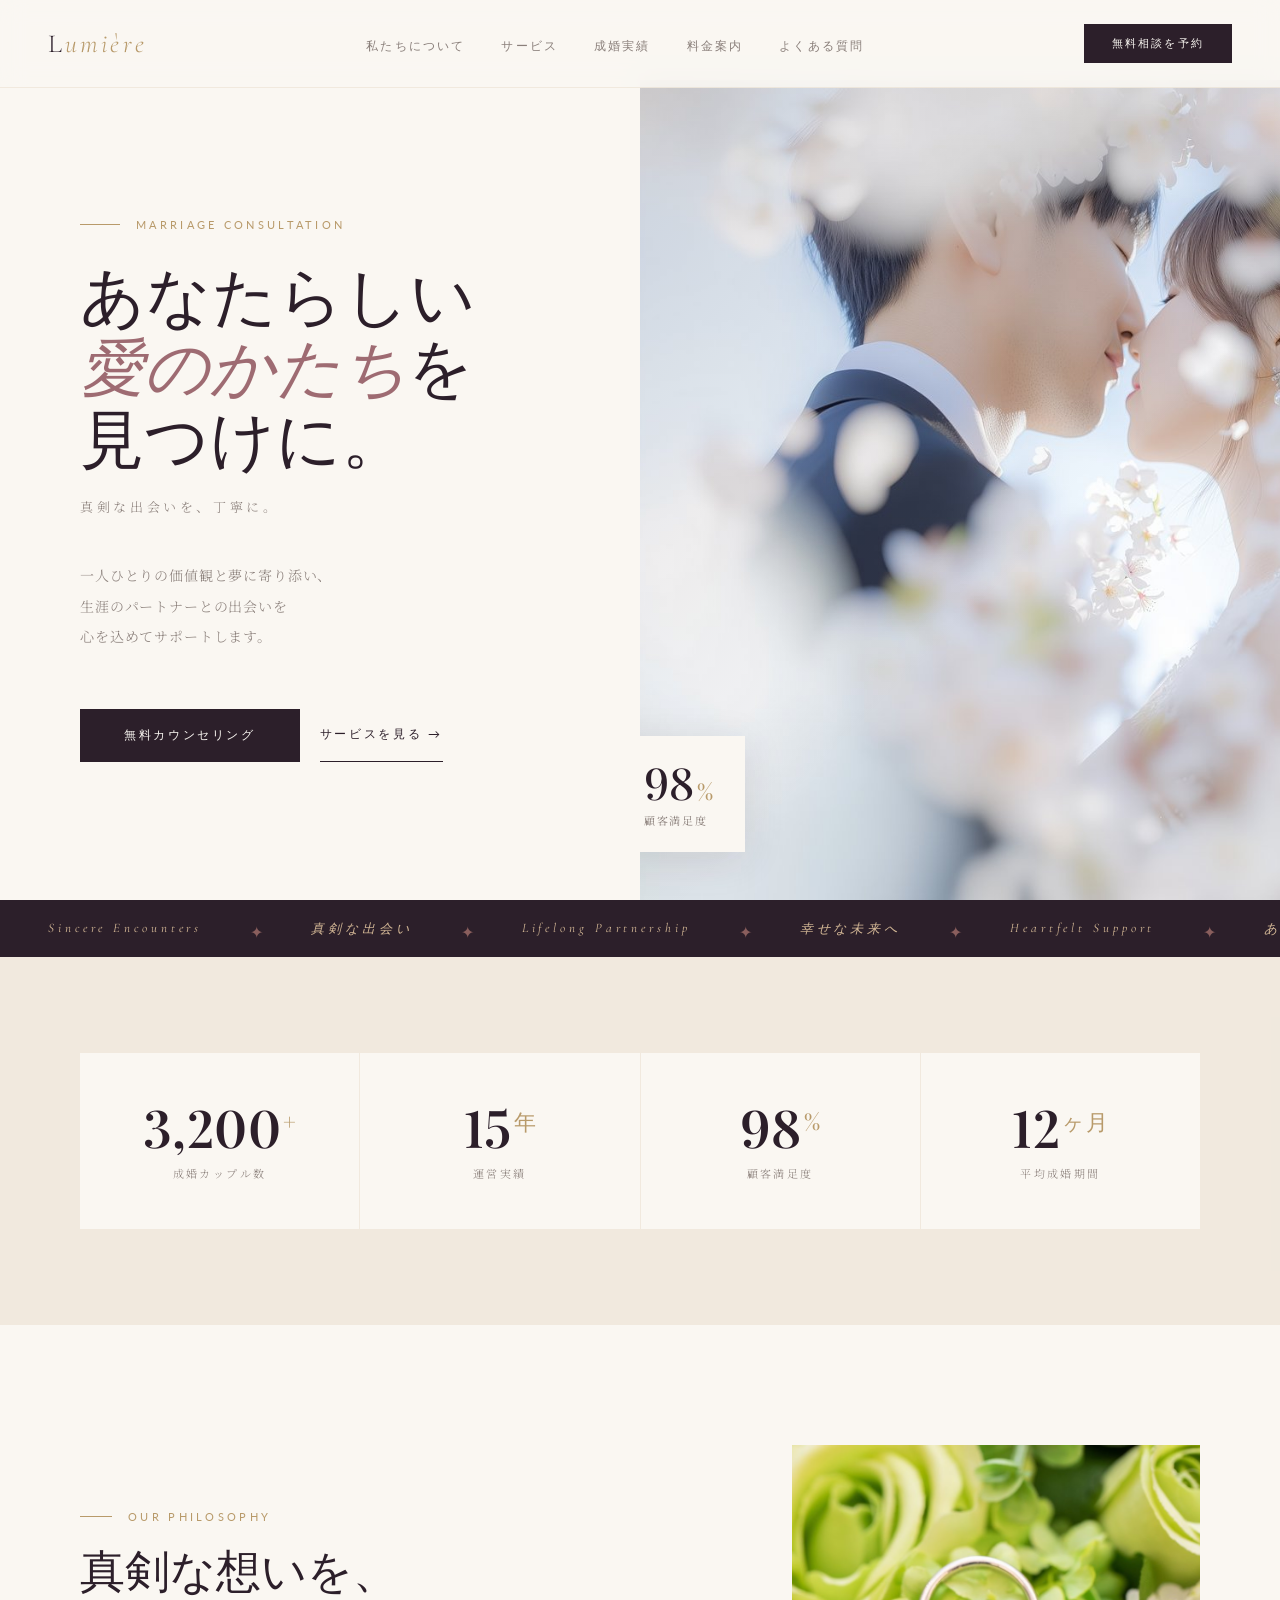
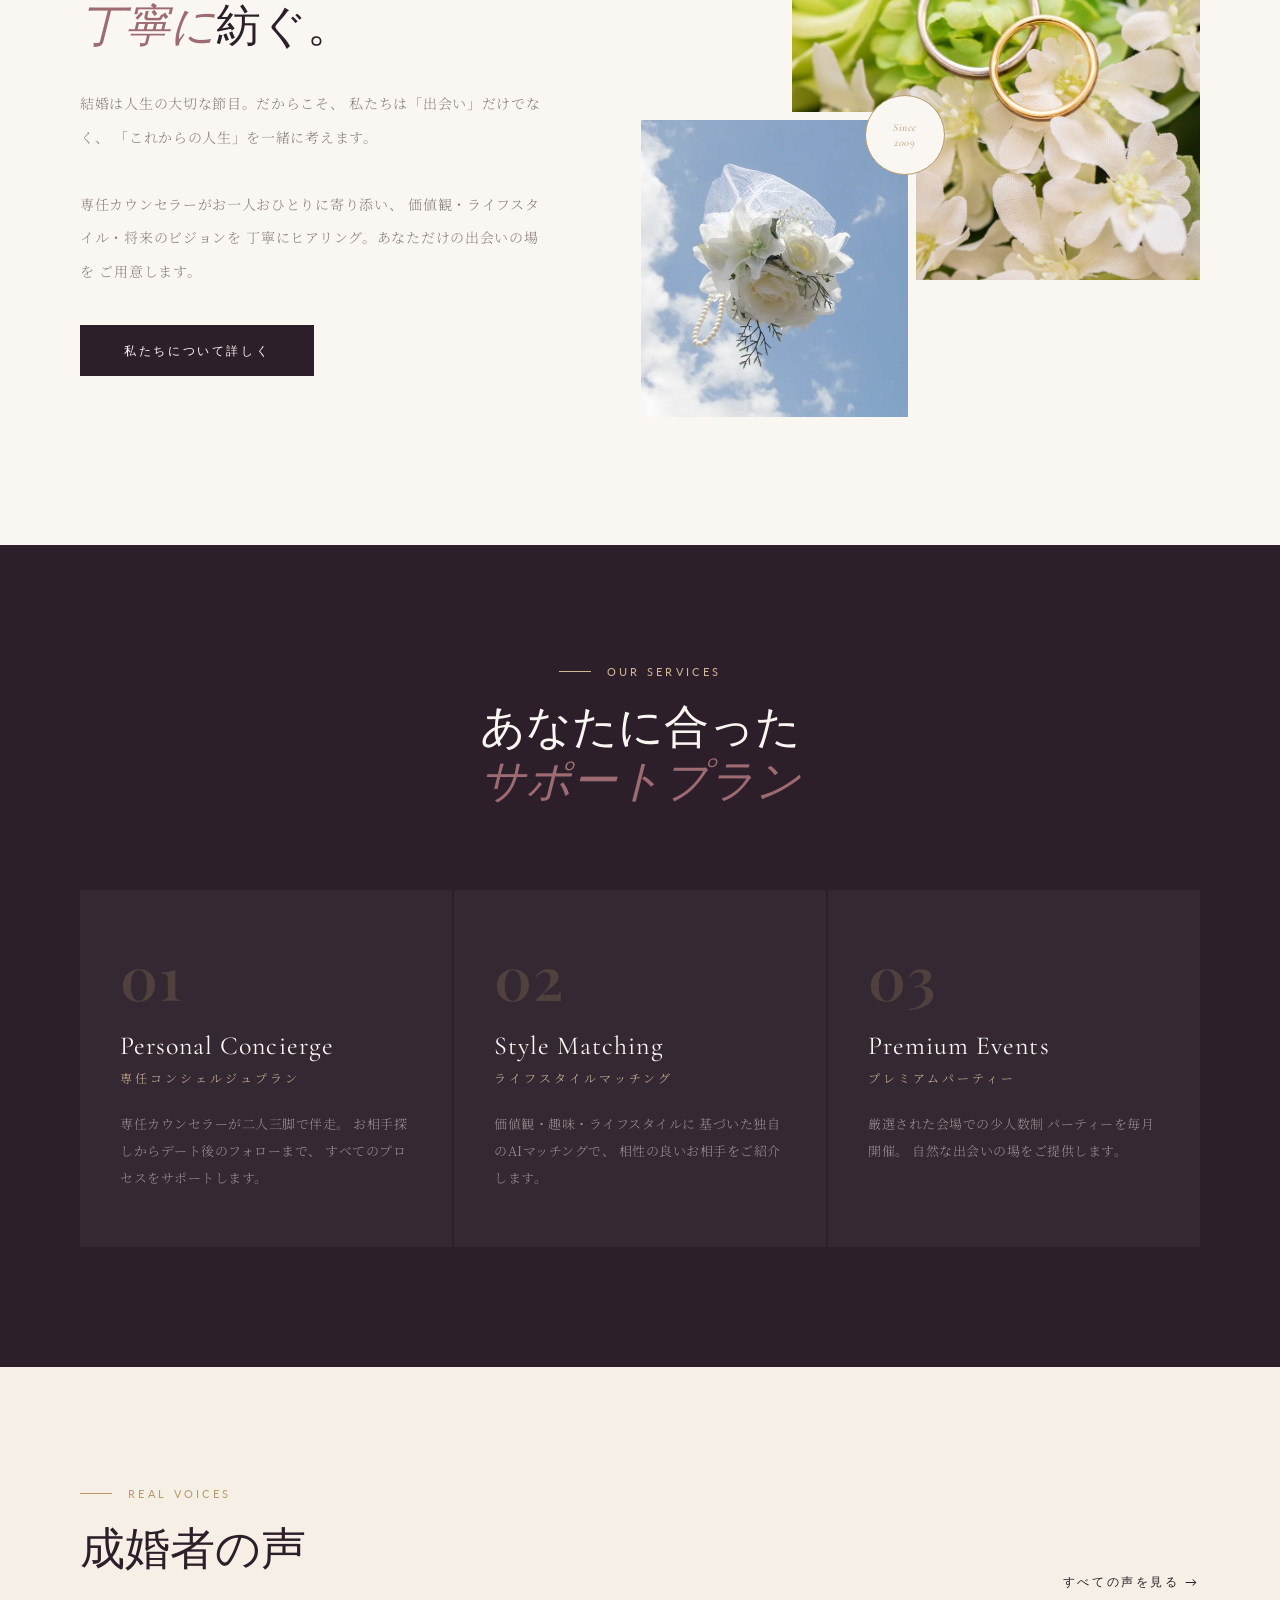
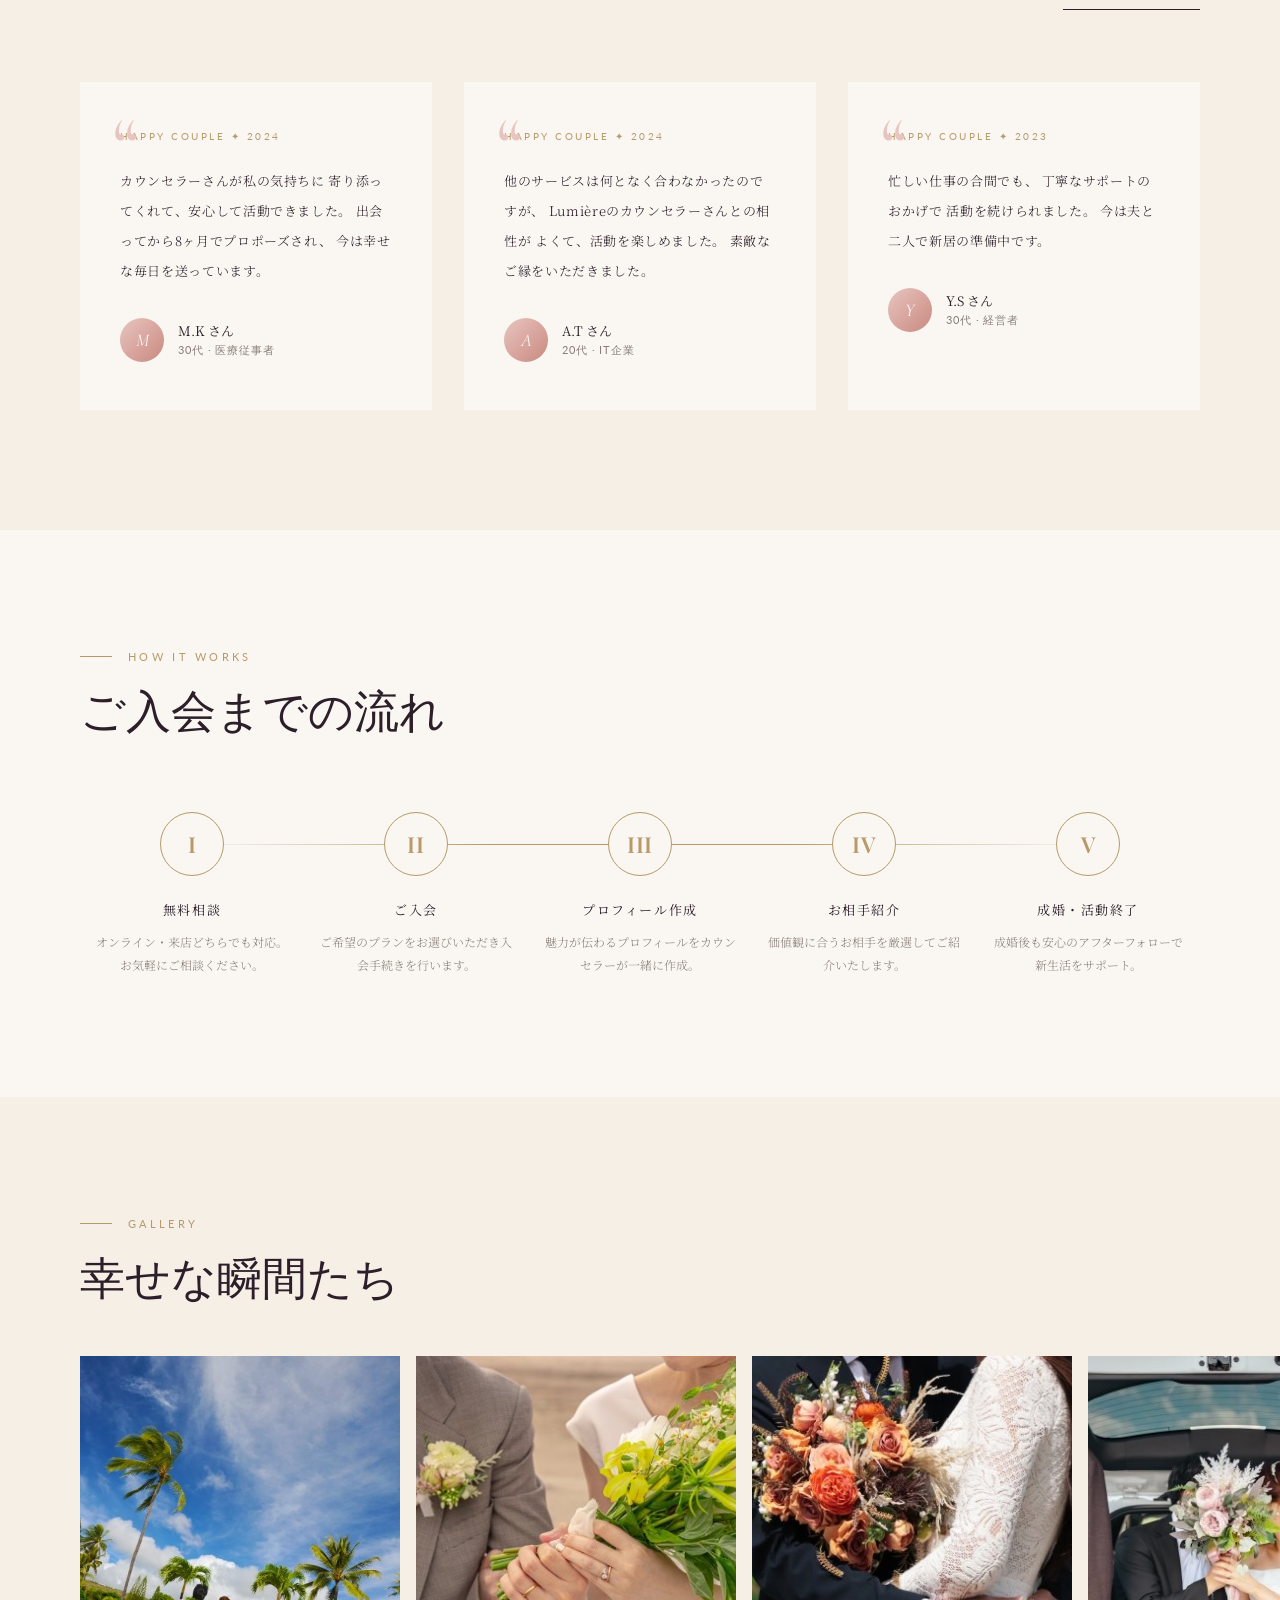
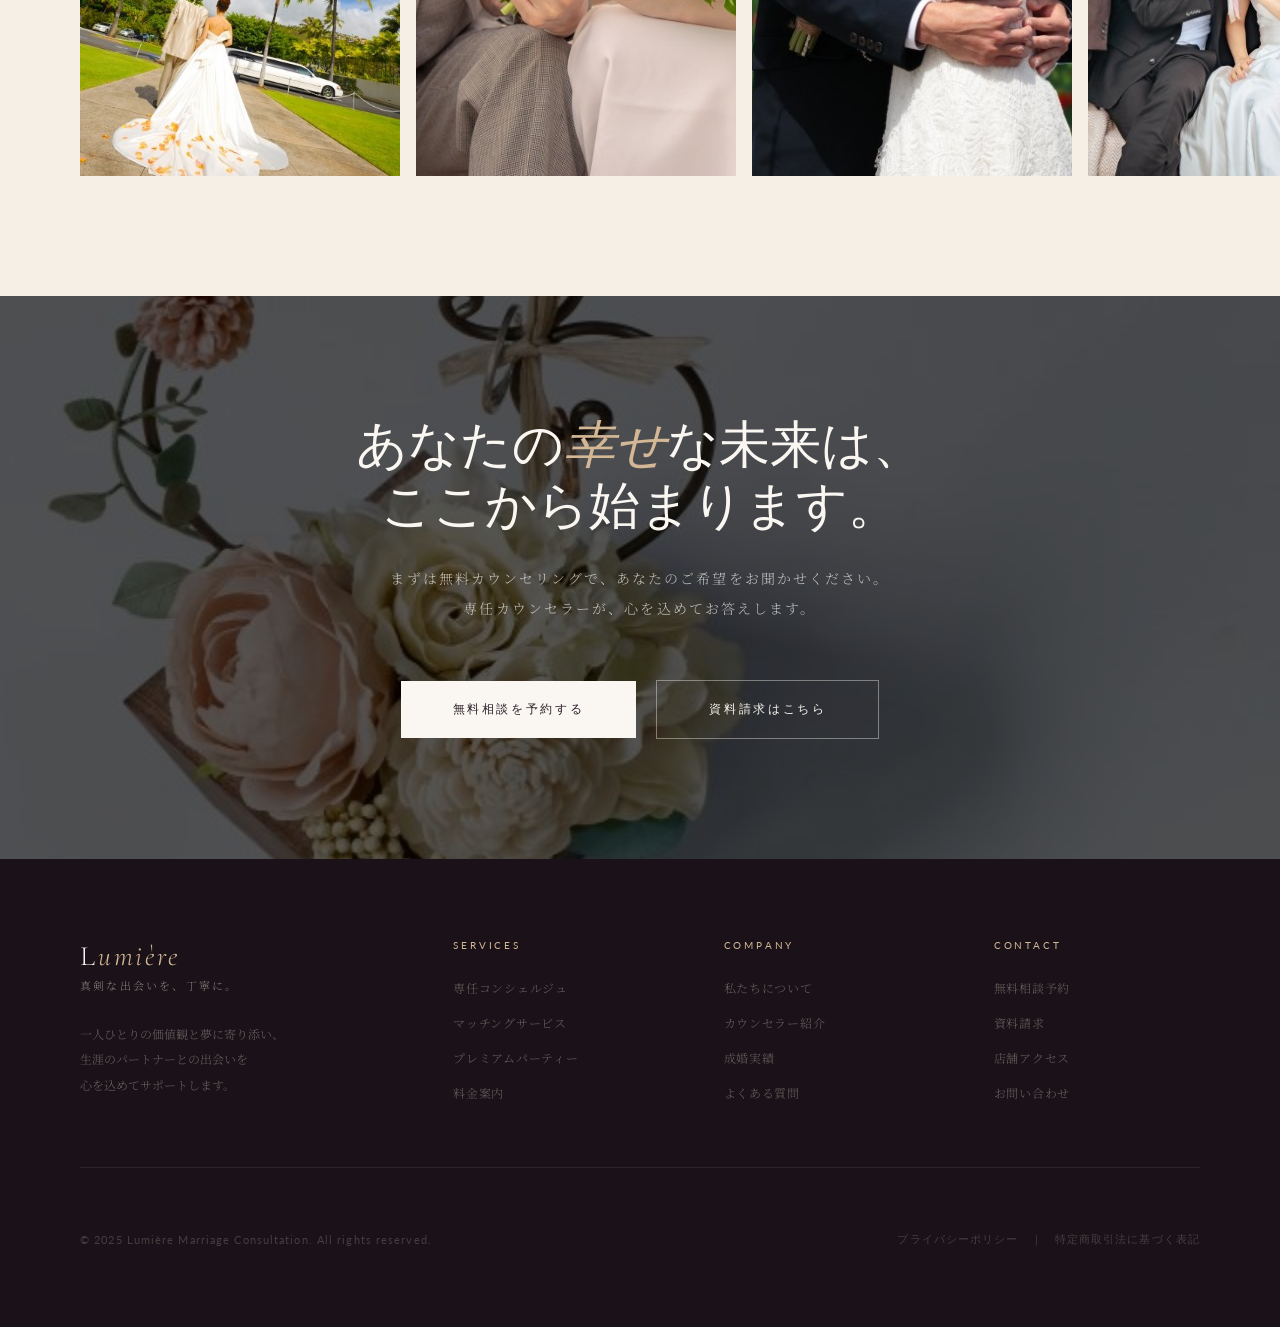
==== lumiere-site/index.html @ d1da4301 "Add Lumière site as new work card and reorganize portfolio files Co-Authored-By: Claude Sonnet 4.6 <" ====
<!DOCTYPE html>
<html lang="ja">
<head>
<meta charset="UTF-8">
<meta name="viewport" content="width=device-width, initial-scale=1.0">
<title>Lumière — 結婚相談所</title>
<link href="https://fonts.googleapis.com/css2?family=Cormorant+Garamond:ital,wght@0,300;0,400;0,500;1,300;1,400&family=Noto+Serif+JP:wght@300;400;500&family=Lato:wght@300;400&family=Playfair+Display:wght@500;600;700&family=Montserrat:wght@500;600;700&display=swap" rel="stylesheet">
<style>
  :root {
    --ivory: #FAF7F2;
    --cream: #F5EFE6;
    --blush: #E8C5C0;
    --rose: #C9897F;
    --dusty-mauve: #9E6B72;
    --deep: #2C1F2A;
    --gold: #B89A6A;
    --gold-light: #D4B896;
    --warm-gray: #8A7F7A;
    --soft-black: #1A1218;
  }

  * { margin: 0; padding: 0; box-sizing: border-box; }

  html { scroll-behavior: smooth; }

  body {
    background: var(--ivory);
    color: var(--deep);
    font-family: 'Noto Serif JP', serif;
    overflow-x: hidden;
  }

  /* ── NAV ── */
  nav {
    position: fixed; top: 0; left: 0; right: 0; z-index: 100;
    padding: 24px 48px;
    display: flex; align-items: center; justify-content: space-between;
    background: rgba(250,247,242,0.85);
    backdrop-filter: blur(12px);
    border-bottom: 1px solid rgba(184,154,106,0.15);
  }
  .nav-logo {
    font-family: 'Cormorant Garamond', serif;
    font-size: 26px; font-weight: 300; letter-spacing: 0.12em;
    color: var(--deep);
    text-decoration: none;
  }
  .nav-logo span { color: var(--gold); font-style: italic; }
  .nav-links {
    display: flex; gap: 36px; list-style: none;
  }
  .nav-links a {
    font-family: 'Lato', sans-serif;
    font-size: 12px; letter-spacing: 0.18em; text-transform: uppercase;
    color: var(--warm-gray); text-decoration: none;
    transition: color 0.3s;
  }
  .nav-links a:hover { color: var(--gold); }
  .nav-cta {
    font-family: 'Lato', sans-serif;
    font-size: 11px; letter-spacing: 0.2em; text-transform: uppercase;
    color: var(--ivory); background: var(--deep);
    padding: 12px 28px; border: none; cursor: pointer;
    transition: background 0.3s;
    text-decoration: none;
  }
  .nav-cta:hover { background: var(--dusty-mauve); }

  /* ── HERO ── */
  .hero {
    min-height: 100vh;
    display: grid;
    grid-template-columns: 1fr 1fr;
    padding-top: 80px;
    overflow: hidden;
    position: relative;
  }
  .hero-left {
    display: flex; flex-direction: column;
    justify-content: center;
    padding: 80px 64px 80px 80px;
    position: relative; z-index: 2;
  }
  .hero-eyebrow {
    font-family: 'Lato', sans-serif;
    font-size: 11px; letter-spacing: 0.3em; text-transform: uppercase;
    color: var(--gold);
    margin-bottom: 32px;
    display: flex; align-items: center; gap: 16px;
  }
  .hero-eyebrow::before {
    content: '';
    display: block; width: 40px; height: 1px;
    background: var(--gold);
  }
  .hero-title {
    font-family: 'Cormorant Garamond', serif;
    font-size: clamp(52px, 5vw, 80px);
    font-weight: 300;
    line-height: 1.12;
    color: var(--deep);
    margin-bottom: 16px;
  }
  .hero-title em {
    font-style: italic;
    color: var(--dusty-mauve);
  }
  .hero-subtitle-jp {
    font-family: 'Noto Serif JP', serif;
    font-size: 13px; font-weight: 300;
    letter-spacing: 0.28em;
    color: var(--warm-gray);
    margin-bottom: 40px;
    line-height: 2;
  }
  .hero-desc {
    font-family: 'Noto Serif JP', serif;
    font-size: 14px; font-weight: 300;
    line-height: 2.2; letter-spacing: 0.06em;
    color: var(--warm-gray);
    max-width: 400px;
    margin-bottom: 56px;
  }
  .hero-actions {
    display: flex; gap: 20px; align-items: center;
  }
  .btn-primary {
    font-family: 'Lato', sans-serif;
    font-size: 12px; letter-spacing: 0.22em; text-transform: uppercase;
    color: var(--ivory); background: var(--deep);
    padding: 18px 44px; border: none; cursor: pointer;
    text-decoration: none;
    transition: all 0.4s;
    position: relative; overflow: hidden;
  }
  .btn-primary::after {
    content: '';
    position: absolute; bottom: 0; left: 0;
    width: 0; height: 2px;
    background: var(--gold);
    transition: width 0.4s;
  }
  .btn-primary:hover::after { width: 100%; }
  .btn-primary:hover { background: var(--dusty-mauve); }
  .btn-ghost {
    font-family: 'Lato', sans-serif;
    font-size: 12px; letter-spacing: 0.22em; text-transform: uppercase;
    color: var(--deep);
    text-decoration: none;
    display: flex; align-items: center; gap: 10px;
    padding: 18px 0;
    border-bottom: 1px solid var(--deep);
    transition: color 0.3s, border-color 0.3s;
  }
  .btn-ghost:hover { color: var(--gold); border-color: var(--gold); }

  .hero-right {
    position: relative; overflow: hidden;
  }
  .hero-img-main {
    width: 100%; height: 100%;
    object-fit: cover;
    transform-origin: center;
    animation: subtle-zoom 20s ease-in-out infinite alternate;
  }
  @keyframes subtle-zoom {
    from { transform: scale(1); }
    to { transform: scale(1.04); }
  }
  .hero-img-overlay {
    position: absolute; inset: 0;
    background: linear-gradient(135deg, rgba(44,31,42,0.15) 0%, transparent 60%);
  }
  .hero-badge {
    position: absolute; bottom: 48px; left: -28px;
    background: var(--ivory);
    padding: 24px 32px;
    box-shadow: 0 8px 40px rgba(44,31,42,0.12);
    z-index: 3;
  }
  .hero-badge-num {
    font-family: 'Playfair Display', serif;
    font-size: 44px; font-weight: 500;
    color: var(--deep);
    line-height: 1;
    letter-spacing: 0.01em;
    font-feature-settings: "lnum" 1, "tnum" 1;
    font-variant-numeric: lining-nums tabular-nums;
    display: flex; align-items: baseline;
  }
  .hero-badge-num span {
    font-family: 'Playfair Display', serif;
    font-size: 22px; color: var(--gold);
    font-weight: 500;
    margin-left: 2px;
  }
  .hero-badge-label {
    font-family: 'Noto Serif JP', serif;
    font-size: 11px; font-weight: 400;
    letter-spacing: 0.15em;
    color: var(--warm-gray);
    margin-top: 8px;
  }

  /* ── MARQUEE ── */
  .marquee-band {
    background: var(--deep);
    padding: 14px 0;
    overflow: hidden;
    white-space: nowrap;
  }
  .marquee-track {
    display: inline-flex; gap: 0;
    animation: marquee 22s linear infinite;
  }
  .marquee-item {
    font-family: 'Cormorant Garamond', serif;
    font-size: 13px; letter-spacing: 0.3em;
    color: var(--gold-light);
    padding: 0 48px;
    font-style: italic;
  }
  .marquee-dot {
    color: var(--rose); opacity: 0.6;
  }
  @keyframes marquee {
    from { transform: translateX(0); }
    to { transform: translateX(-50%); }
  }

  /* ── STATS ── */
  .stats-section {
    padding: 96px 80px;
    display: grid;
    grid-template-columns: repeat(4, 1fr);
    gap: 1px;
    background: rgba(184,154,106,0.15);
  }
  .stat-item {
    padding: 48px 40px;
    background: var(--ivory);
    text-align: center;
    position: relative;
  }
  .stat-item::after {
    content: '';
    position: absolute; bottom: 0; left: 50%; transform: translateX(-50%);
    width: 0; height: 2px; background: var(--gold);
    transition: width 0.6s;
  }
  .stat-item:hover::after { width: 60%; }
  .stat-num {
    font-family: 'Playfair Display', serif;
    font-size: 52px; font-weight: 600;
    color: var(--deep);
    line-height: 1;
    letter-spacing: 0.01em;
    font-feature-settings: "lnum" 1, "tnum" 1;
    font-variant-numeric: lining-nums tabular-nums;
  }
  .stat-num sup {
    font-size: 22px; color: var(--gold);
    font-weight: 500;
    margin-left: 2px;
  }
  .stat-label {
    font-family: 'Noto Serif JP', serif;
    font-size: 11px; font-weight: 300;
    letter-spacing: 0.22em;
    color: var(--warm-gray);
    margin-top: 12px;
  }

  /* ── PHILOSOPHY ── */
  .philosophy {
    padding: 120px 80px;
    display: grid;
    grid-template-columns: 1fr 1.2fr;
    gap: 80px;
    align-items: center;
  }
  .philosophy-text {}
  .section-eyebrow {
    font-family: 'Lato', sans-serif;
    font-size: 11px; letter-spacing: 0.3em; text-transform: uppercase;
    color: var(--gold);
    margin-bottom: 24px;
    display: flex; align-items: center; gap: 16px;
  }
  .section-eyebrow::before {
    content: ''; display: block;
    width: 32px; height: 1px; background: var(--gold);
  }
  .section-title {
    font-family: 'Cormorant Garamond', serif;
    font-size: clamp(38px, 3.5vw, 58px);
    font-weight: 300; line-height: 1.2;
    color: var(--deep);
    margin-bottom: 32px;
  }
  .section-title em {
    font-style: italic; color: var(--dusty-mauve);
  }
  .section-body {
    font-family: 'Noto Serif JP', serif;
    font-size: 14px; font-weight: 300;
    line-height: 2.4; letter-spacing: 0.05em;
    color: var(--warm-gray);
    margin-bottom: 48px;
  }
  .philosophy-images {
    position: relative;
    height: 580px;
  }
  .phil-img-1 {
    position: absolute;
    top: 0; right: 0;
    width: 72%; height: 75%;
    object-fit: cover;
  }
  .phil-img-2 {
    position: absolute;
    bottom: 0; left: 0;
    width: 50%; height: 54%;
    object-fit: cover;
    border: 8px solid var(--ivory);
  }
  .phil-accent {
    position: absolute;
    top: 50%; left: 48%;
    transform: translate(-50%, -50%);
    width: 80px; height: 80px;
    border: 1px solid var(--gold);
    border-radius: 50%;
    display: flex; align-items: center; justify-content: center;
    background: var(--ivory);
    z-index: 3;
  }
  .phil-accent-inner {
    font-family: 'Cormorant Garamond', serif;
    font-size: 11px; font-style: italic;
    color: var(--gold); letter-spacing: 0.05em;
    text-align: center; line-height: 1.4;
  }

  /* ── SERVICES ── */
  .services {
    background: var(--deep);
    padding: 120px 80px;
  }
  .services-header {
    text-align: center; margin-bottom: 80px;
  }
  .services-header .section-eyebrow {
    justify-content: center;
    color: var(--gold-light);
  }
  .services-header .section-eyebrow::before { background: var(--gold-light); }
  .services-header .section-title {
    color: var(--ivory);
  }
  .services-grid {
    display: grid;
    grid-template-columns: repeat(3, 1fr);
    gap: 2px;
  }
  .service-card {
    padding: 56px 40px;
    background: rgba(255,255,255,0.04);
    position: relative;
    overflow: hidden;
    transition: background 0.4s;
    cursor: pointer;
  }
  .service-card::before {
    content: '';
    position: absolute; top: 0; left: 0;
    width: 2px; height: 0;
    background: var(--gold);
    transition: height 0.5s;
  }
  .service-card:hover { background: rgba(255,255,255,0.08); }
  .service-card:hover::before { height: 100%; }
  .service-num {
    font-family: 'Playfair Display', serif;
    font-size: 60px; font-weight: 600;
    color: rgba(184,154,106,0.22);
    line-height: 1;
    margin-bottom: 24px;
    transition: color 0.4s;
    letter-spacing: 0.02em;
  }
  .service-card:hover .service-num {
    color: rgba(184,154,106,0.3);
  }
  .service-name {
    font-family: 'Cormorant Garamond', serif;
    font-size: 26px; font-weight: 400;
    color: var(--ivory);
    margin-bottom: 8px;
    letter-spacing: 0.04em;
  }
  .service-name-jp {
    font-family: 'Noto Serif JP', serif;
    font-size: 12px; font-weight: 300;
    letter-spacing: 0.25em;
    color: var(--gold-light);
    margin-bottom: 24px;
  }
  .service-desc {
    font-family: 'Noto Serif JP', serif;
    font-size: 13px; font-weight: 300;
    line-height: 2.1; letter-spacing: 0.04em;
    color: rgba(250,247,242,0.5);
  }

  /* ── TESTIMONIALS ── */
  .testimonials {
    padding: 120px 80px;
    background: var(--cream);
  }
  .testimonials-header {
    display: flex; justify-content: space-between; align-items: flex-end;
    margin-bottom: 72px;
  }
  .testimonials-grid {
    display: grid;
    grid-template-columns: repeat(3, 1fr);
    gap: 32px;
  }
  .testimonial-card {
    background: var(--ivory);
    padding: 48px 40px;
    position: relative;
  }
  .testimonial-card::before {
    content: '\201C';
    font-family: 'Cormorant Garamond', serif;
    font-size: 80px; line-height: 0.8;
    color: var(--blush);
    position: absolute; top: 32px; left: 32px;
  }
  .testimonial-tag {
    font-family: 'Lato', sans-serif;
    font-size: 10px; letter-spacing: 0.25em; text-transform: uppercase;
    color: var(--gold);
    margin-bottom: 24px;
    padding-left: 0;
  }
  .testimonial-body {
    font-family: 'Noto Serif JP', serif;
    font-size: 13px; font-weight: 300;
    line-height: 2.3; letter-spacing: 0.05em;
    color: var(--deep);
    margin-bottom: 32px;
    margin-top: 16px;
  }
  .testimonial-author {
    display: flex; align-items: center; gap: 14px;
  }
  .testimonial-avatar {
    width: 44px; height: 44px;
    border-radius: 50%;
    background: linear-gradient(135deg, var(--blush), var(--rose));
    display: flex; align-items: center; justify-content: center;
    font-family: 'Cormorant Garamond', serif;
    font-size: 18px; color: var(--ivory);
    font-style: italic;
  }
  .testimonial-name {
    font-family: 'Noto Serif JP', serif;
    font-size: 13px; font-weight: 400;
    color: var(--deep);
  }
  .testimonial-meta {
    font-family: 'Lato', sans-serif;
    font-size: 11px; letter-spacing: 0.08em;
    color: var(--warm-gray);
    margin-top: 3px;
  }

  /* ── FLOW ── */
  .flow {
    padding: 120px 80px;
  }
  .flow-header { margin-bottom: 72px; }
  .flow-steps {
    display: grid;
    grid-template-columns: repeat(5, 1fr);
    position: relative;
  }
  .flow-steps::before {
    content: '';
    position: absolute;
    top: 32px; left: 10%; right: 10%;
    height: 1px;
    background: linear-gradient(to right, transparent, var(--gold), var(--gold), transparent);
  }
  .flow-step {
    text-align: center; padding: 0 16px;
    position: relative; z-index: 1;
  }
  .flow-num {
    width: 64px; height: 64px;
    border-radius: 50%;
    background: var(--ivory);
    border: 1px solid var(--gold);
    display: flex; align-items: center; justify-content: center;
    margin: 0 auto 24px;
    font-family: 'Playfair Display', serif;
    font-size: 22px; color: var(--gold); font-weight: 600;
    transition: all 0.3s;
    letter-spacing: 0.04em;
  }
  .flow-step:hover .flow-num {
    background: var(--deep); color: var(--gold-light);
    border-color: var(--deep);
  }
  .flow-title {
    font-family: 'Noto Serif JP', serif;
    font-size: 13px; font-weight: 400;
    letter-spacing: 0.12em;
    color: var(--deep);
    margin-bottom: 12px;
  }
  .flow-desc {
    font-family: 'Noto Serif JP', serif;
    font-size: 12px; font-weight: 300;
    line-height: 1.9; color: var(--warm-gray);
  }

  /* ── GALLERY ── */
  .gallery {
    background: var(--cream);
    padding: 120px 0;
    overflow: hidden;
  }
  .gallery-inner {
    padding: 0 80px;
    margin-bottom: 48px;
  }
  .gallery-strip {
    display: flex; gap: 16px;
    padding: 0 80px;
    overflow-x: auto;
    scrollbar-width: none;
    cursor: grab;
  }
  .gallery-strip::-webkit-scrollbar { display: none; }
  .gallery-item {
    flex: 0 0 320px;
    height: 420px;
    overflow: hidden;
    position: relative;
  }
  .gallery-item img {
    width: 100%; height: 100%;
    object-fit: cover;
    transition: transform 0.6s;
  }
  .gallery-item:hover img { transform: scale(1.05); }
  .gallery-item-overlay {
    position: absolute; inset: 0;
    background: linear-gradient(to top, rgba(44,31,42,0.5) 0%, transparent 50%);
    opacity: 0; transition: opacity 0.4s;
    display: flex; align-items: flex-end;
    padding: 24px;
  }
  .gallery-item:hover .gallery-item-overlay { opacity: 1; }
  .gallery-item-label {
    font-family: 'Lato', sans-serif;
    font-size: 11px; letter-spacing: 0.2em; text-transform: uppercase;
    color: var(--ivory);
  }

  /* ── CTA ── */
  .cta-section {
    padding: 0;
    position: relative;
    overflow: hidden;
    min-height: 560px;
    display: flex; align-items: center;
  }
  .cta-bg {
    position: absolute; inset: 0;
    background-image: url('images/cta-bg.jpg');
    background-size: cover; background-position: center;
    filter: brightness(0.35);
  }
  .cta-content {
    position: relative; z-index: 2;
    text-align: center;
    width: 100%; padding: 120px 80px;
  }
  .cta-title {
    font-family: 'Cormorant Garamond', serif;
    font-size: clamp(44px, 4vw, 72px);
    font-weight: 300; line-height: 1.2;
    color: var(--ivory);
    margin-bottom: 24px;
  }
  .cta-title em { font-style: italic; color: var(--gold-light); }
  .cta-subtitle {
    font-family: 'Noto Serif JP', serif;
    font-size: 14px; font-weight: 300;
    letter-spacing: 0.15em; line-height: 2.2;
    color: rgba(250,247,242,0.7);
    margin-bottom: 56px;
  }
  .cta-actions {
    display: flex; gap: 20px; justify-content: center; align-items: center;
  }
  .btn-light {
    font-family: 'Lato', sans-serif;
    font-size: 12px; letter-spacing: 0.22em; text-transform: uppercase;
    color: var(--deep); background: var(--ivory);
    padding: 20px 52px; border: none; cursor: pointer;
    text-decoration: none;
    transition: all 0.3s;
  }
  .btn-light:hover { background: var(--gold-light); }
  .btn-border {
    font-family: 'Lato', sans-serif;
    font-size: 12px; letter-spacing: 0.22em; text-transform: uppercase;
    color: var(--ivory);
    padding: 20px 52px;
    border: 1px solid rgba(250,247,242,0.4);
    text-decoration: none;
    transition: all 0.3s;
  }
  .btn-border:hover { border-color: var(--gold-light); color: var(--gold-light); }

  /* ── FOOTER ── */
  footer {
    background: var(--soft-black);
    padding: 80px;
  }
  .footer-grid {
    display: grid;
    grid-template-columns: 1.5fr 1fr 1fr 1fr;
    gap: 64px;
    margin-bottom: 64px;
    padding-bottom: 64px;
    border-bottom: 1px solid rgba(255,255,255,0.08);
  }
  .footer-brand-name {
    font-family: 'Cormorant Garamond', serif;
    font-size: 28px; font-weight: 300; letter-spacing: 0.1em;
    color: var(--ivory); margin-bottom: 4px;
  }
  .footer-brand-name span { font-style: italic; color: var(--gold-light); }
  .footer-tagline {
    font-family: 'Noto Serif JP', serif;
    font-size: 11px; font-weight: 300;
    letter-spacing: 0.2em; color: var(--warm-gray);
    margin-bottom: 28px;
  }
  .footer-desc {
    font-family: 'Noto Serif JP', serif;
    font-size: 12px; font-weight: 300;
    line-height: 2.1; color: rgba(138,127,122,0.7);
  }
  .footer-col-title {
    font-family: 'Lato', sans-serif;
    font-size: 10px; letter-spacing: 0.28em; text-transform: uppercase;
    color: var(--gold-light);
    margin-bottom: 24px;
  }
  .footer-links {
    list-style: none; display: flex; flex-direction: column; gap: 12px;
  }
  .footer-links a {
    font-family: 'Noto Serif JP', serif;
    font-size: 12px; font-weight: 300; letter-spacing: 0.06em;
    color: rgba(138,127,122,0.7);
    text-decoration: none;
    transition: color 0.3s;
  }
  .footer-links a:hover { color: var(--ivory); }
  .footer-bottom {
    display: flex; justify-content: space-between; align-items: center;
  }
  .footer-copy {
    font-family: 'Lato', sans-serif;
    font-size: 11px; letter-spacing: 0.1em;
    color: rgba(138,127,122,0.4);
  }

  /* ── ANIMATIONS ── */
  .fade-in {
    opacity: 0; transform: translateY(30px);
    transition: opacity 0.8s ease, transform 0.8s ease;
  }
  .fade-in.visible {
    opacity: 1; transform: translateY(0);
  }

  /* ── MOBILE ── */
  @media (max-width: 768px) {
    nav { padding: 20px 24px; }
    .nav-links { display: none; }
    .hero {
      grid-template-columns: 1fr;
      min-height: auto;
      padding-top: 72px;
    }
    .hero-left {
      padding: 48px 24px 40px;
      order: 2;
    }
    .hero-right {
      height: 55vw;
      order: 1;
    }
    .hero-title { font-size: 40px; }
    .hero-badge { left: 16px; bottom: 16px; padding: 16px 20px; }
    .hero-badge-num { font-size: 28px; }
    .stats-section {
      grid-template-columns: repeat(2, 1fr);
      padding: 48px 24px;
    }
    .stat-item { padding: 32px 20px; }
    .philosophy {
      grid-template-columns: 1fr;
      padding: 72px 24px;
      gap: 48px;
    }
    .philosophy-images { height: 320px; }
    .services { padding: 72px 24px; }
    .services-grid { grid-template-columns: 1fr; gap: 2px; }
    .testimonials { padding: 72px 24px; }
    .testimonials-header { flex-direction: column; align-items: flex-start; gap: 24px; }
    .testimonials-grid { grid-template-columns: 1fr; gap: 20px; }
    .flow { padding: 72px 24px; }
    .flow-steps {
      grid-template-columns: 1fr;
      gap: 40px;
    }
    .flow-steps::before { display: none; }
    .gallery-strip { padding: 0 24px; }
    .gallery-inner { padding: 0 24px; }
    .cta-content { padding: 80px 24px; }
    .cta-actions { flex-direction: column; }
    footer { padding: 48px 24px; }
    .footer-grid {
      grid-template-columns: 1fr;
      gap: 40px;
    }
    .footer-bottom { flex-direction: column; gap: 16px; text-align: center; }
  }
</style>
</head>
<body>

<!-- NAV -->
<nav>
  <a href="#" class="nav-logo">L<span>umière</span></a>
  <ul class="nav-links">
    <li><a href="#">私たちについて</a></li>
    <li><a href="#">サービス</a></li>
    <li><a href="#">成婚実績</a></li>
    <li><a href="#">料金案内</a></li>
    <li><a href="#">よくある質問</a></li>
  </ul>
  <a href="#" class="nav-cta">無料相談を予約</a>
</nav>

<!-- HERO -->
<section class="hero">
  <div class="hero-left fade-in">
    <p class="hero-eyebrow">Marriage Consultation</p>
    <h1 class="hero-title">
      あなたらしい<br>
      <em>愛のかたち</em>を<br>
      見つけに。
    </h1>
    <p class="hero-subtitle-jp">真剣な出会いを、丁寧に。</p>
    <p class="hero-desc">
      一人ひとりの価値観と夢に寄り添い、<br>
      生涯のパートナーとの出会いを<br>
      心を込めてサポートします。
    </p>
    <div class="hero-actions">
      <a href="#" class="btn-primary">無料カウンセリング</a>
      <a href="#" class="btn-ghost">サービスを見る →</a>
    </div>
  </div>
  <div class="hero-right">
    <img src="images/hero-img-main.jpg" alt="wedding rings with flowers" class="hero-img-main">
    <div class="hero-img-overlay"></div>
    <div class="hero-badge">
      <div class="hero-badge-num">98<span>%</span></div>
      <div class="hero-badge-label">顧客満足度</div>
    </div>
  </div>
</section>

<!-- MARQUEE -->
<div class="marquee-band">
  <div class="marquee-track">
    <span class="marquee-item">Sincere Encounters</span><span class="marquee-dot">✦</span>
    <span class="marquee-item">真剣な出会い</span><span class="marquee-dot">✦</span>
    <span class="marquee-item">Lifelong Partnership</span><span class="marquee-dot">✦</span>
    <span class="marquee-item">幸せな未来へ</span><span class="marquee-dot">✦</span>
    <span class="marquee-item">Heartfelt Support</span><span class="marquee-dot">✦</span>
    <span class="marquee-item">あなたらしい愛のかたち</span><span class="marquee-dot">✦</span>
    <span class="marquee-item">Sincere Encounters</span><span class="marquee-dot">✦</span>
    <span class="marquee-item">真剣な出会い</span><span class="marquee-dot">✦</span>
    <span class="marquee-item">Lifelong Partnership</span><span class="marquee-dot">✦</span>
    <span class="marquee-item">幸せな未来へ</span><span class="marquee-dot">✦</span>
    <span class="marquee-item">Heartfelt Support</span><span class="marquee-dot">✦</span>
    <span class="marquee-item">あなたらしい愛のかたち</span><span class="marquee-dot">✦</span>
  </div>
</div>

<!-- STATS -->
<section class="stats-section">
  <div class="stat-item fade-in">
    <div class="stat-num">3,200<sup>+</sup></div>
    <div class="stat-label">成婚カップル数</div>
  </div>
  <div class="stat-item fade-in" style="transition-delay:0.1s">
    <div class="stat-num">15<sup>年</sup></div>
    <div class="stat-label">運営実績</div>
  </div>
  <div class="stat-item fade-in" style="transition-delay:0.2s">
    <div class="stat-num">98<sup>%</sup></div>
    <div class="stat-label">顧客満足度</div>
  </div>
  <div class="stat-item fade-in" style="transition-delay:0.3s">
    <div class="stat-num">12<sup>ヶ月</sup></div>
    <div class="stat-label">平均成婚期間</div>
  </div>
</section>

<!-- PHILOSOPHY -->
<section class="philosophy">
  <div class="philosophy-text fade-in">
    <p class="section-eyebrow">Our Philosophy</p>
    <h2 class="section-title">
      真剣な想いを、<br>
      <em>丁寧に</em>紡ぐ。
    </h2>
    <p class="section-body">
      結婚は人生の大切な節目。だからこそ、
      私たちは「出会い」だけでなく、
      「これからの人生」を一緒に考えます。<br><br>
      専任カウンセラーがお一人おひとりに寄り添い、
      価値観・ライフスタイル・将来のビジョンを
      丁寧にヒアリング。あなただけの出会いの場を
      ご用意します。
    </p>
    <a href="#" class="btn-primary">私たちについて詳しく</a>
  </div>
  <div class="philosophy-images fade-in" style="transition-delay:0.2s">
    <img src="images/phil-img-1.jpg" alt="bridal bouquet in the sky" class="phil-img-1">
    <img src="images/phil-img-2.jpg" alt="bridal bouquet in the sky" class="phil-img-2" style="object-position: left center;">
    <div class="phil-accent">
      <div class="phil-accent-inner">Since<br>2009</div>
    </div>
  </div>
</section>

<!-- SERVICES -->
<section class="services">
  <div class="services-header fade-in">
    <p class="section-eyebrow" style="color:var(--gold-light);justify-content:center;">Our Services</p>
    <h2 class="section-title" style="color:var(--ivory);text-align:center;">
      あなたに合った<br>
      <em>サポートプラン</em>
    </h2>
  </div>
  <div class="services-grid">
    <div class="service-card fade-in">
      <div class="service-num">01</div>
      <div class="service-name">Personal Concierge</div>
      <div class="service-name-jp">専任コンシェルジュプラン</div>
      <p class="service-desc">
        専任カウンセラーが二人三脚で伴走。
        お相手探しからデート後のフォローまで、
        すべてのプロセスをサポートします。
      </p>
    </div>
    <div class="service-card fade-in" style="transition-delay:0.1s">
      <div class="service-num">02</div>
      <div class="service-name">Style Matching</div>
      <div class="service-name-jp">ライフスタイルマッチング</div>
      <p class="service-desc">
        価値観・趣味・ライフスタイルに
        基づいた独自のAIマッチングで、
        相性の良いお相手をご紹介します。
      </p>
    </div>
    <div class="service-card fade-in" style="transition-delay:0.2s">
      <div class="service-num">03</div>
      <div class="service-name">Premium Events</div>
      <div class="service-name-jp">プレミアムパーティー</div>
      <p class="service-desc">
        厳選された会場での少人数制
        パーティーを毎月開催。
        自然な出会いの場をご提供します。
      </p>
    </div>
  </div>
</section>

<!-- TESTIMONIALS -->
<section class="testimonials">
  <div class="testimonials-header">
    <div>
      <p class="section-eyebrow">Real Voices</p>
      <h2 class="section-title">成婚者の声</h2>
    </div>
    <a href="#" class="btn-ghost">すべての声を見る →</a>
  </div>
  <div class="testimonials-grid">
    <div class="testimonial-card fade-in">
      <div class="testimonial-tag">Happy Couple ✦ 2024</div>
      <p class="testimonial-body">
        カウンセラーさんが私の気持ちに
        寄り添ってくれて、安心して活動できました。
        出会ってから8ヶ月でプロポーズされ、
        今は幸せな毎日を送っています。
      </p>
      <div class="testimonial-author">
        <div class="testimonial-avatar">M</div>
        <div>
          <div class="testimonial-name">M.K さん</div>
          <div class="testimonial-meta">30代 · 医療従事者</div>
        </div>
      </div>
    </div>
    <div class="testimonial-card fade-in" style="transition-delay:0.15s">
      <div class="testimonial-tag">Happy Couple ✦ 2024</div>
      <p class="testimonial-body">
        他のサービスは何となく合わなかったのですが、
        Lumièreのカウンセラーさんとの相性が
        よくて、活動を楽しめました。
        素敵なご縁をいただきました。
      </p>
      <div class="testimonial-author">
        <div class="testimonial-avatar">A</div>
        <div>
          <div class="testimonial-name">A.T さん</div>
          <div class="testimonial-meta">20代 · IT企業</div>
        </div>
      </div>
    </div>
    <div class="testimonial-card fade-in" style="transition-delay:0.3s">
      <div class="testimonial-tag">Happy Couple ✦ 2023</div>
      <p class="testimonial-body">
        忙しい仕事の合間でも、
        丁寧なサポートのおかげで
        活動を続けられました。
        今は夫と二人で新居の準備中です。
      </p>
      <div class="testimonial-author">
        <div class="testimonial-avatar">Y</div>
        <div>
          <div class="testimonial-name">Y.S さん</div>
          <div class="testimonial-meta">30代 · 経営者</div>
        </div>
      </div>
    </div>
  </div>
</section>

<!-- FLOW -->
<section class="flow">
  <div class="flow-header fade-in">
    <p class="section-eyebrow">How it Works</p>
    <h2 class="section-title">ご入会までの流れ</h2>
  </div>
  <div class="flow-steps">
    <div class="flow-step fade-in">
      <div class="flow-num">I</div>
      <div class="flow-title">無料相談</div>
      <p class="flow-desc">オンライン・来店どちらでも対応。お気軽にご相談ください。</p>
    </div>
    <div class="flow-step fade-in" style="transition-delay:0.1s">
      <div class="flow-num">II</div>
      <div class="flow-title">ご入会</div>
      <p class="flow-desc">ご希望のプランをお選びいただき入会手続きを行います。</p>
    </div>
    <div class="flow-step fade-in" style="transition-delay:0.2s">
      <div class="flow-num">III</div>
      <div class="flow-title">プロフィール作成</div>
      <p class="flow-desc">魅力が伝わるプロフィールをカウンセラーが一緒に作成。</p>
    </div>
    <div class="flow-step fade-in" style="transition-delay:0.3s">
      <div class="flow-num">IV</div>
      <div class="flow-title">お相手紹介</div>
      <p class="flow-desc">価値観に合うお相手を厳選してご紹介いたします。</p>
    </div>
    <div class="flow-step fade-in" style="transition-delay:0.4s">
      <div class="flow-num">V</div>
      <div class="flow-title">成婚・活動終了</div>
      <p class="flow-desc">成婚後も安心のアフターフォローで新生活をサポート。</p>
    </div>
  </div>
</section>

<!-- GALLERY -->
<section class="gallery">
  <div class="gallery-inner fade-in">
    <p class="section-eyebrow">Gallery</p>
    <h2 class="section-title">幸せな瞬間たち</h2>
  </div>
  <div class="gallery-strip">
    <div class="gallery-item">
      <img src="images/gallery-1-resort-wedding.jpg" alt="resort wedding">
      <div class="gallery-item-overlay">
        <span class="gallery-item-label">Resort Wedding</span>
      </div>
    </div>
    <div class="gallery-item">
      <img src="images/gallery-2-rings-and-bouquet.jpg" alt="rings and bouquet">
      <div class="gallery-item-overlay">
        <span class="gallery-item-label">Promise of Forever</span>
      </div>
    </div>
    <div class="gallery-item">
      <img src="images/gallery-3-couple-embrace.jpg" alt="couple embrace">
      <div class="gallery-item-overlay">
        <span class="gallery-item-label">Embrace</span>
      </div>
    </div>
    <div class="gallery-item">
      <img src="images/gallery-4-trunk-photo-shoot.jpg" alt="trunk photo shoot">
      <div class="gallery-item-overlay">
        <span class="gallery-item-label">Sweet Kiss</span>
      </div>
    </div>
  </div>
</section>

<!-- CTA -->
<section class="cta-section">
  <div class="cta-bg"></div>
  <div class="cta-content fade-in">
    <h2 class="cta-title">
      あなたの<em>幸せ</em>な未来は、<br>
      ここから始まります。
    </h2>
    <p class="cta-subtitle">
      まずは無料カウンセリングで、あなたのご希望をお聞かせください。<br>
      専任カウンセラーが、心を込めてお答えします。
    </p>
    <div class="cta-actions">
      <a href="#" class="btn-light">無料相談を予約する</a>
      <a href="#" class="btn-border">資料請求はこちら</a>
    </div>
  </div>
</section>

<!-- FOOTER -->
<footer>
  <div class="footer-grid">
    <div>
      <div class="footer-brand-name">L<span>umière</span></div>
      <div class="footer-tagline">真剣な出会いを、丁寧に。</div>
      <p class="footer-desc">
        一人ひとりの価値観と夢に寄り添い、<br>
        生涯のパートナーとの出会いを<br>
        心を込めてサポートします。
      </p>
    </div>
    <div>
      <div class="footer-col-title">Services</div>
      <ul class="footer-links">
        <li><a href="#">専任コンシェルジュ</a></li>
        <li><a href="#">マッチングサービス</a></li>
        <li><a href="#">プレミアムパーティー</a></li>
        <li><a href="#">料金案内</a></li>
      </ul>
    </div>
    <div>
      <div class="footer-col-title">Company</div>
      <ul class="footer-links">
        <li><a href="#">私たちについて</a></li>
        <li><a href="#">カウンセラー紹介</a></li>
        <li><a href="#">成婚実績</a></li>
        <li><a href="#">よくある質問</a></li>
      </ul>
    </div>
    <div>
      <div class="footer-col-title">Contact</div>
      <ul class="footer-links">
        <li><a href="#">無料相談予約</a></li>
        <li><a href="#">資料請求</a></li>
        <li><a href="#">店舗アクセス</a></li>
        <li><a href="#">お問い合わせ</a></li>
      </ul>
    </div>
  </div>
  <div class="footer-bottom">
    <div class="footer-copy">© 2025 Lumière Marriage Consultation. All rights reserved.</div>
    <div class="footer-copy">プライバシーポリシー　｜　特定商取引法に基づく表記</div>
  </div>
</footer>

<script>
// Intersection Observer for fade-in
const observer = new IntersectionObserver((entries) => {
  entries.forEach(e => {
    if (e.isIntersecting) {
      e.target.classList.add('visible');
    }
  });
}, { threshold: 0.1 });
document.querySelectorAll('.fade-in').forEach(el => observer.observe(el));

// Gallery drag scroll
const strip = document.querySelector('.gallery-strip');
let isDown = false, startX, scrollLeft;
strip.addEventListener('mousedown', e => {
  isDown = true; strip.style.cursor = 'grabbing';
  startX = e.pageX - strip.offsetLeft;
  scrollLeft = strip.scrollLeft;
});
strip.addEventListener('mouseleave', () => { isDown = false; strip.style.cursor = 'grab'; });
strip.addEventListener('mouseup', () => { isDown = false; strip.style.cursor = 'grab'; });
strip.addEventListener('mousemove', e => {
  if (!isDown) return;
  e.preventDefault();
  const x = e.pageX - strip.offsetLeft;
  strip.scrollLeft = scrollLeft - (x - startX) * 1.5;
});
</script>
</body>
</html>
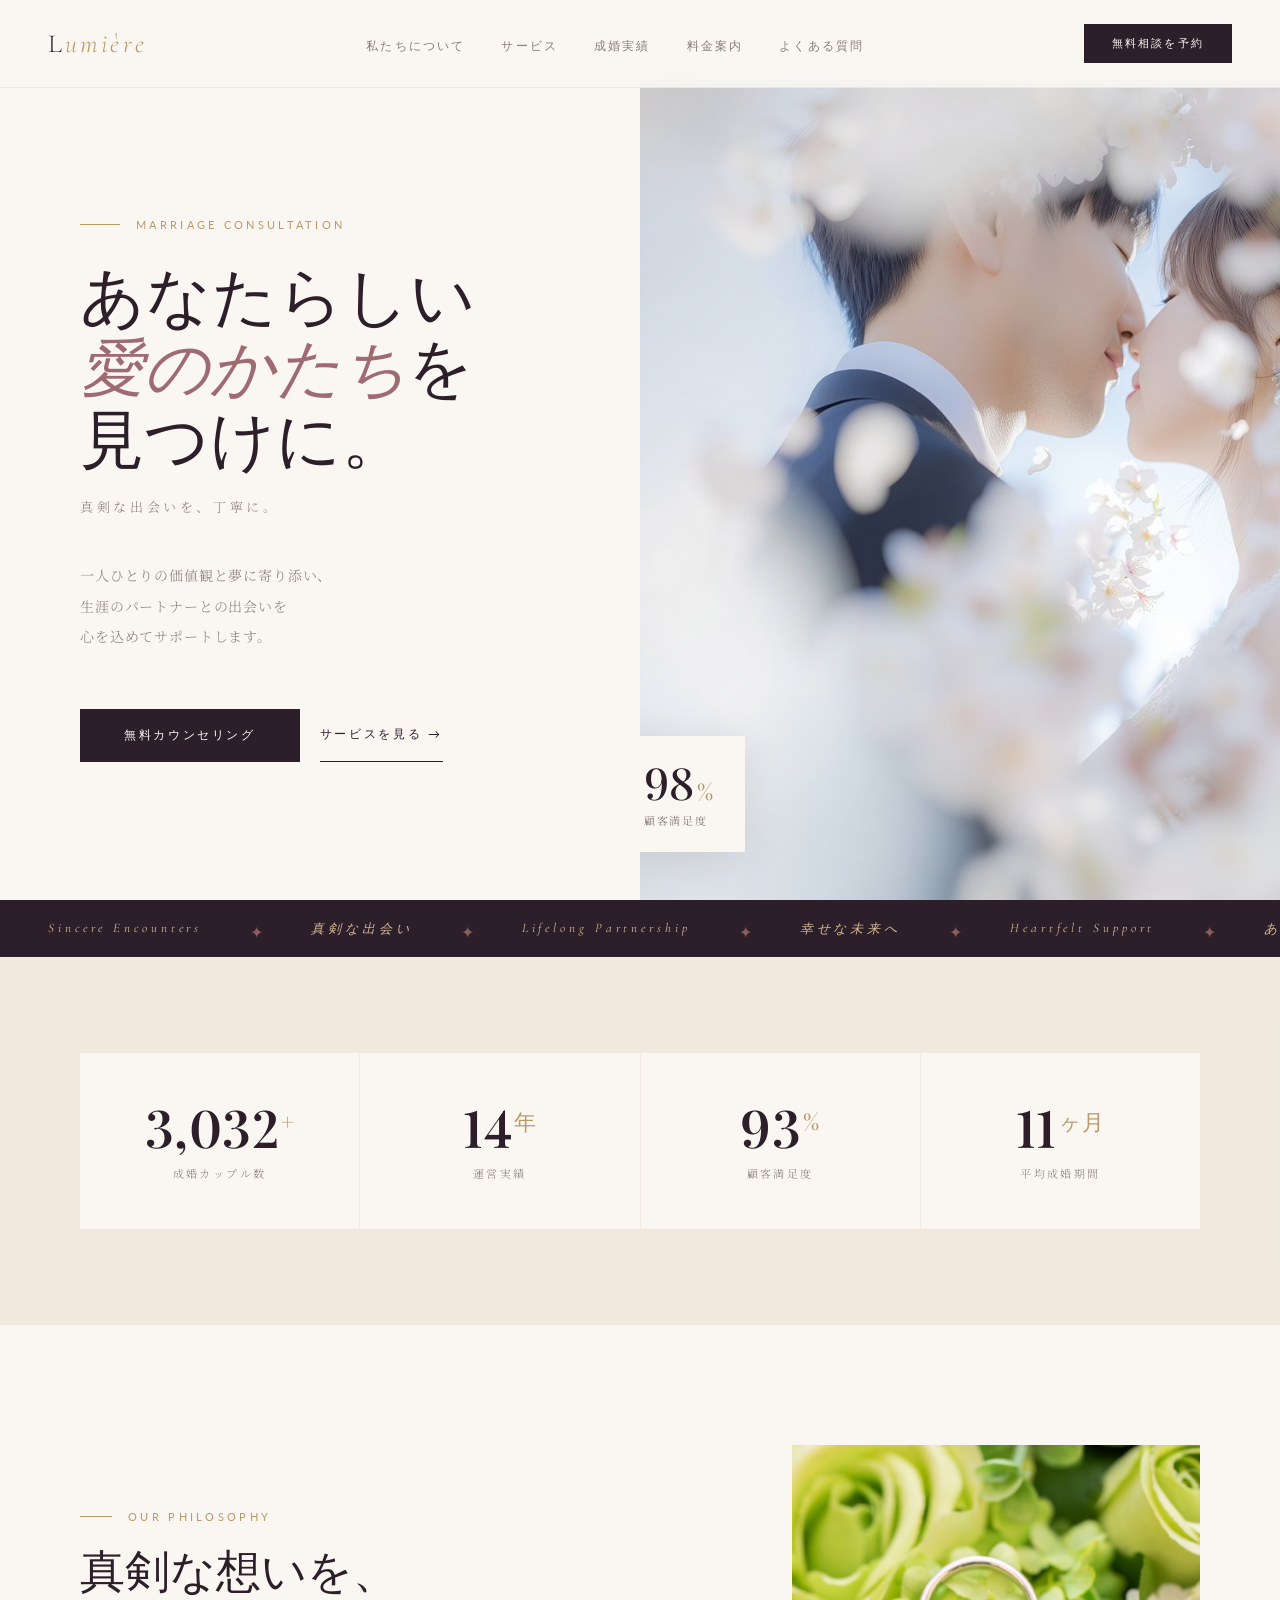
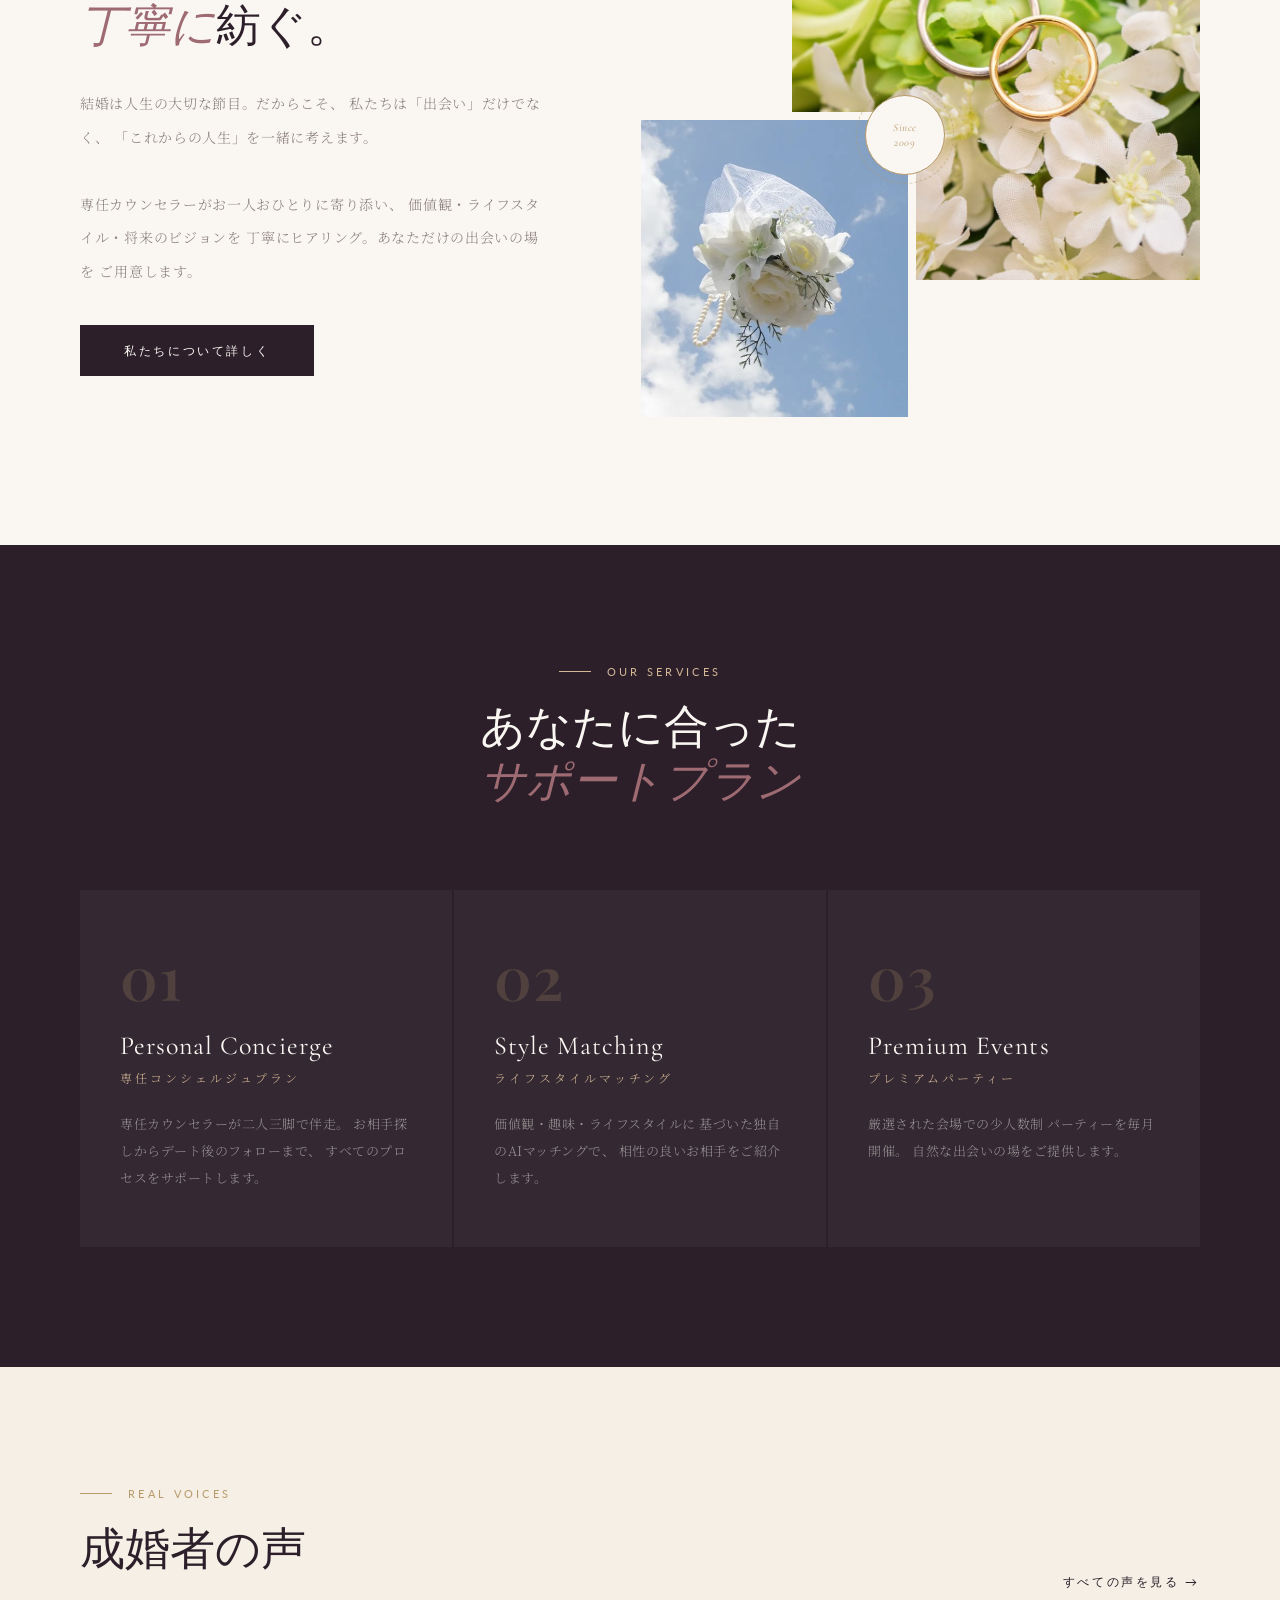
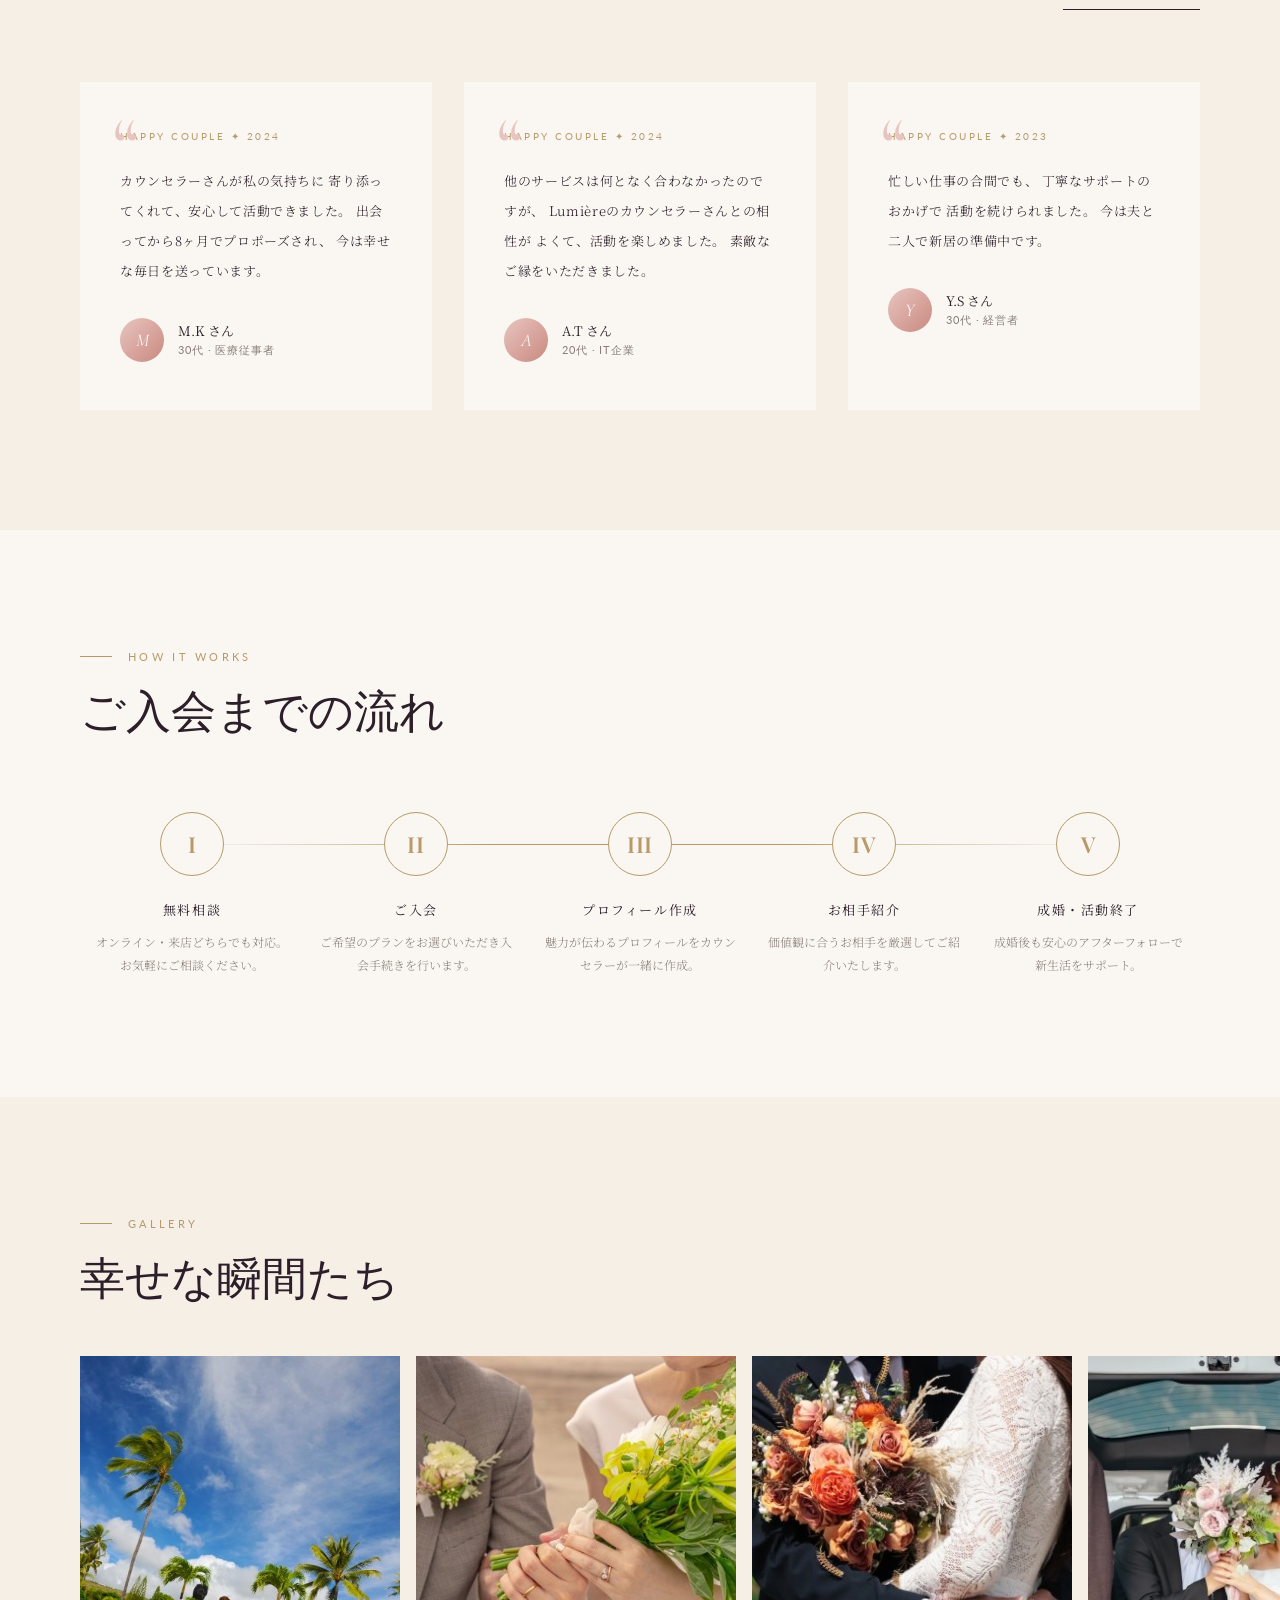
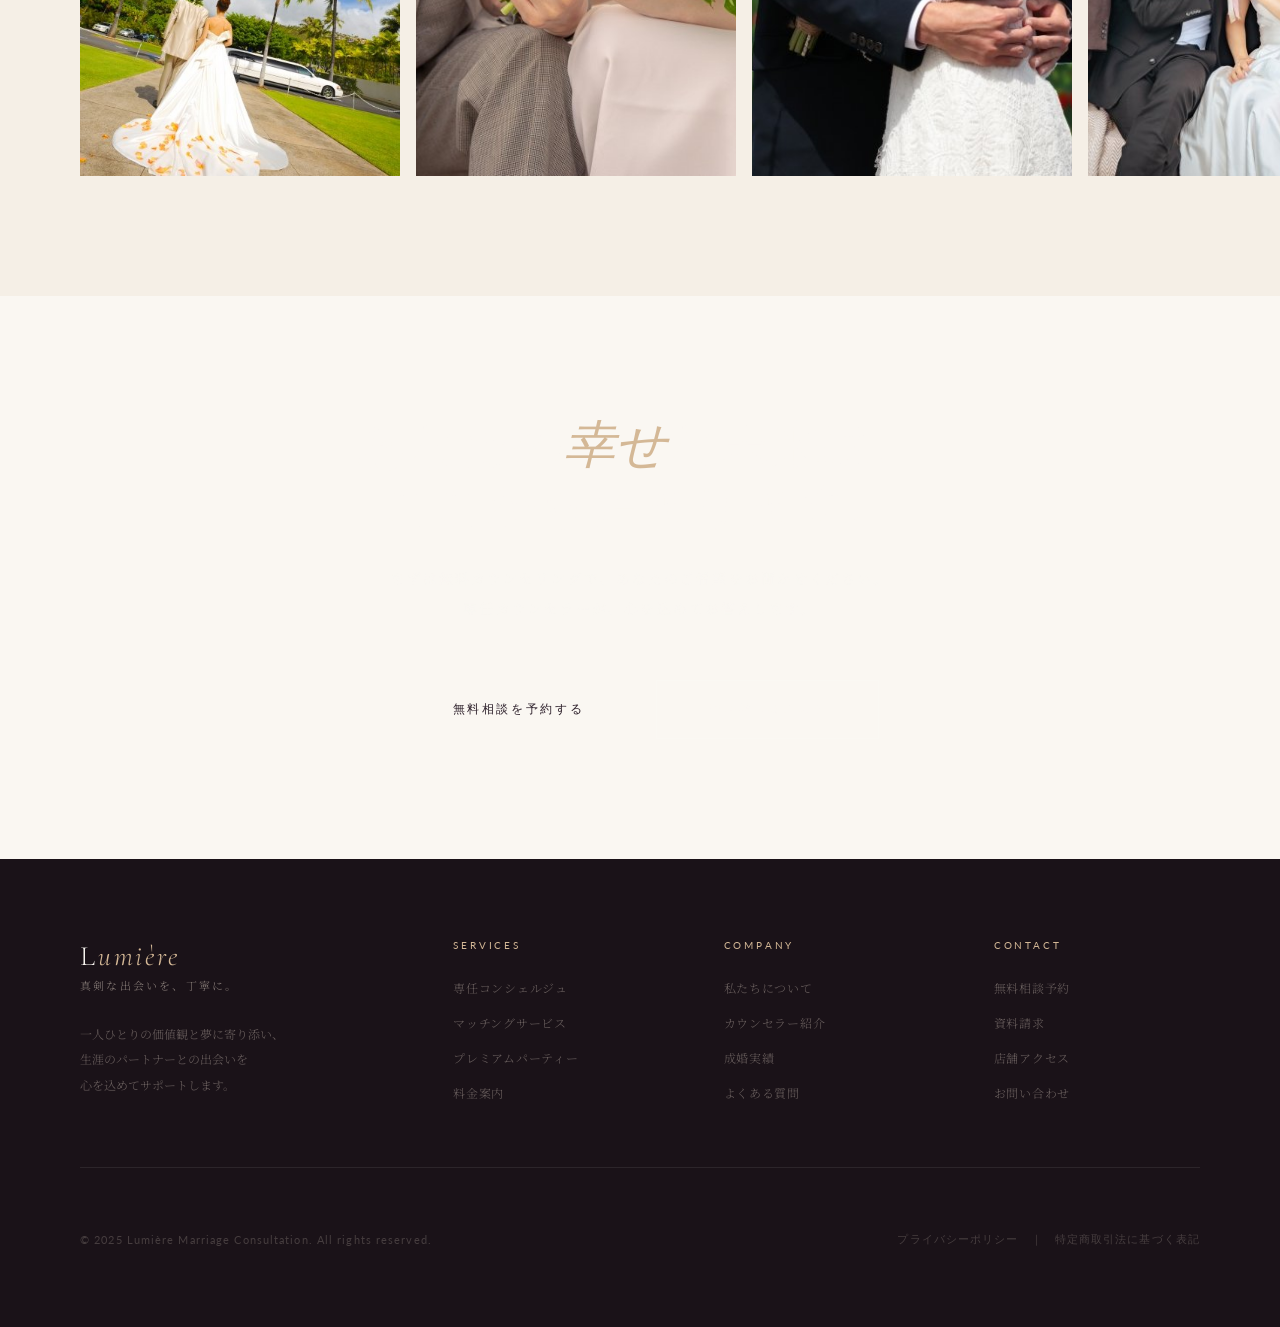
==== commit 85206000: "Lumièreサイトにアニメーションとインタラクションを追加 Co-Authored-By: Claude Sonnet 4.6 <noreply@anthropic.com>" ====
--- a/lumiere-site/index.html
+++ b/lumiere-site/index.html
@@ -691,9 +691,68 @@
     opacity: 0; transform: translateY(30px);
     transition: opacity 0.8s ease, transform 0.8s ease;
   }
-  .fade-in.visible {
-    opacity: 1; transform: translateY(0);
-  }
+  .fade-in.visible { opacity: 1; transform: translateY(0); }
+
+  .fade-in-left {
+    opacity: 0; transform: translateX(-48px);
+    transition: opacity 0.9s ease, transform 0.9s ease;
+  }
+  .fade-in-left.visible { opacity: 1; transform: translateX(0); }
+
+  .fade-in-right {
+    opacity: 0; transform: translateX(48px);
+    transition: opacity 0.9s ease, transform 0.9s ease;
+  }
+  .fade-in-right.visible { opacity: 1; transform: translateX(0); }
+
+  /* ── HERO ENTRANCE ── */
+  .hero-left > * {
+    opacity: 0;
+    animation: hero-fade-up 0.9s ease forwards;
+  }
+  .hero-eyebrow    { animation-delay: 0.15s; }
+  .hero-title      { animation-delay: 0.38s; }
+  .hero-subtitle-jp{ animation-delay: 0.58s; }
+  .hero-desc       { animation-delay: 0.74s; }
+  .hero-actions    { animation-delay: 0.92s; }
+
+  @keyframes hero-fade-up {
+    from { opacity: 0; transform: translateY(36px); }
+    to   { opacity: 1; transform: translateY(0); }
+  }
+
+  /* Hero badge float */
+  .hero-badge { animation: badge-float 4.5s ease-in-out infinite; }
+  @keyframes badge-float {
+    0%, 100% { transform: translateY(0); }
+    50%       { transform: translateY(-10px); }
+  }
+
+  /* Phil accent spinning ring */
+  .phil-accent-ring {
+    position: absolute;
+    inset: -10px;
+    border-radius: 50%;
+    border: 1px dashed rgba(184,154,106,0.5);
+    animation: slow-spin 14s linear infinite;
+    pointer-events: none;
+  }
+  @keyframes slow-spin {
+    from { transform: rotate(0deg); }
+    to   { transform: rotate(360deg); }
+  }
+
+  /* Testimonial card hover lift */
+  .testimonial-card {
+    transition: transform 0.35s ease, box-shadow 0.35s ease;
+  }
+  .testimonial-card:hover {
+    transform: translateY(-8px);
+    box-shadow: 0 20px 56px rgba(44,31,42,0.12);
+  }
+
+  /* CTA bg parallax hint */
+  .cta-bg { will-change: transform; }
 
   /* ── MOBILE ── */
   @media (max-width: 768px) {
@@ -816,26 +875,26 @@
 <!-- STATS -->
 <section class="stats-section">
   <div class="stat-item fade-in">
-    <div class="stat-num">3,200<sup>+</sup></div>
+    <div class="stat-num" data-target="3200" data-suffix="+">3,200<sup>+</sup></div>
     <div class="stat-label">成婚カップル数</div>
   </div>
   <div class="stat-item fade-in" style="transition-delay:0.1s">
-    <div class="stat-num">15<sup>年</sup></div>
+    <div class="stat-num" data-target="15" data-suffix="年">15<sup>年</sup></div>
     <div class="stat-label">運営実績</div>
   </div>
   <div class="stat-item fade-in" style="transition-delay:0.2s">
-    <div class="stat-num">98<sup>%</sup></div>
+    <div class="stat-num" data-target="98" data-suffix="%">98<sup>%</sup></div>
     <div class="stat-label">顧客満足度</div>
   </div>
   <div class="stat-item fade-in" style="transition-delay:0.3s">
-    <div class="stat-num">12<sup>ヶ月</sup></div>
+    <div class="stat-num" data-target="12" data-suffix="ヶ月">12<sup>ヶ月</sup></div>
     <div class="stat-label">平均成婚期間</div>
   </div>
 </section>
 
 <!-- PHILOSOPHY -->
 <section class="philosophy">
-  <div class="philosophy-text fade-in">
+  <div class="philosophy-text fade-in-left">
     <p class="section-eyebrow">Our Philosophy</p>
     <h2 class="section-title">
       真剣な想いを、<br>
@@ -852,10 +911,11 @@
     </p>
     <a href="#" class="btn-primary">私たちについて詳しく</a>
   </div>
-  <div class="philosophy-images fade-in" style="transition-delay:0.2s">
+  <div class="philosophy-images fade-in-right" style="transition-delay:0.2s">
     <img src="images/phil-img-1.jpg" alt="bridal bouquet in the sky" class="phil-img-1">
     <img src="images/phil-img-2.jpg" alt="bridal bouquet in the sky" class="phil-img-2" style="object-position: left center;">
     <div class="phil-accent">
+      <div class="phil-accent-ring"></div>
       <div class="phil-accent-inner">Since<br>2009</div>
     </div>
   </div>
@@ -1100,15 +1160,51 @@
 </footer>
 
 <script>
-// Intersection Observer for fade-in
+// Intersection Observer for fade-in (all variants)
 const observer = new IntersectionObserver((entries) => {
   entries.forEach(e => {
+    if (e.isIntersecting) e.target.classList.add('visible');
+  });
+}, { threshold: 0.12 });
+document.querySelectorAll('.fade-in, .fade-in-left, .fade-in-right').forEach(el => observer.observe(el));
+
+// Stat counter animation
+function animateCounter(el) {
+  const target = parseInt(el.dataset.target, 10);
+  const suffix = el.dataset.suffix || '';
+  const duration = 1800;
+  const start = performance.now();
+
+  function update(now) {
+    const t = Math.min((now - start) / duration, 1);
+    const eased = 1 - Math.pow(1 - t, 3);
+    const val = Math.round(eased * target);
+    const display = target >= 1000 ? val.toLocaleString('ja-JP') : val;
+    el.innerHTML = display + '<sup>' + suffix + '</sup>';
+    if (t < 1) requestAnimationFrame(update);
+  }
+  requestAnimationFrame(update);
+}
+
+const statObserver = new IntersectionObserver((entries) => {
+  entries.forEach(e => {
     if (e.isIntersecting) {
-      e.target.classList.add('visible');
+      const num = e.target.querySelector('.stat-num[data-target]');
+      if (num) animateCounter(num);
+      statObserver.unobserve(e.target);
     }
   });
-}, { threshold: 0.1 });
-document.querySelectorAll('.fade-in').forEach(el => observer.observe(el));
+}, { threshold: 0.5 });
+document.querySelectorAll('.stat-item').forEach(el => statObserver.observe(el));
+
+// CTA parallax
+const ctaBg = document.querySelector('.cta-bg');
+if (ctaBg) {
+  window.addEventListener('scroll', () => {
+    const rect = ctaBg.parentElement.getBoundingClientRect();
+    ctaBg.style.transform = 'translateY(' + (rect.top * 0.28) + 'px)';
+  }, { passive: true });
+}
 
 // Gallery drag scroll
 const strip = document.querySelector('.gallery-strip');
